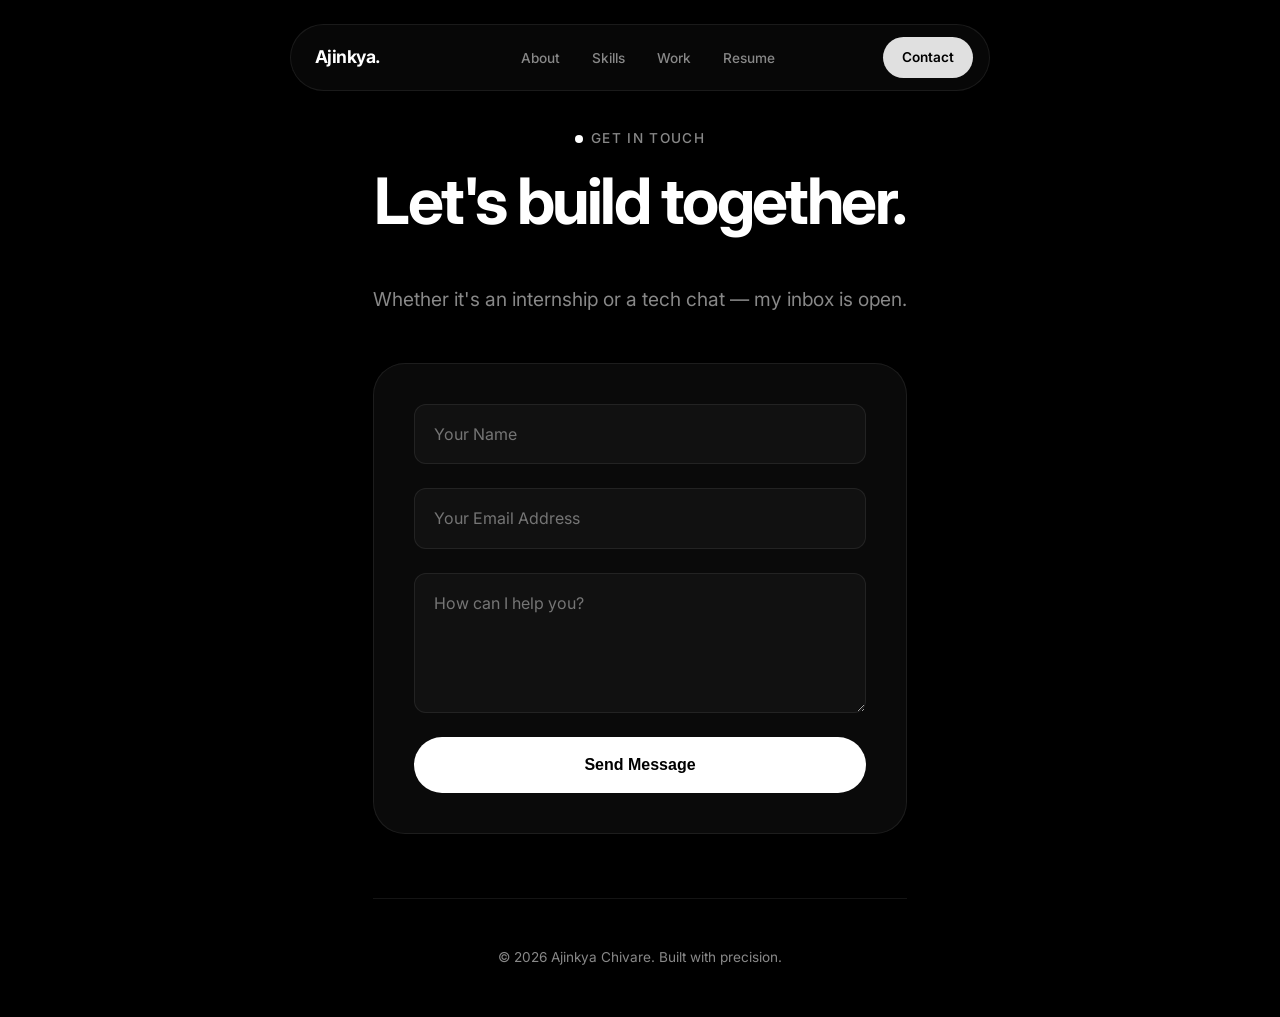
==== contact.html @ a9b11e2e "Add files via upload" ====
<!DOCTYPE html>
<html lang="en">
<head>
  <meta charset="UTF-8">
  <meta name="viewport" content="width=device-width, initial-scale=1.0">
  <title>Ajinkya Chivare | Contact</title>
  <link rel="stylesheet" href="style.css">
</head>
<body>

<nav>
  <a href="index.html" class="nav-logo">Ajinkya.</a>
  <ul class="nav-links">
    <li><a href="index.html">About</a></li>
    <li><a href="skills.html">Skills</a></li>
    <li><a href="projects.html">Work</a></li>
    <li><a href="resume.html">Resume</a></li>
  </ul>
  <a href="contact.html" class="nav-cta" style="background: #e0e0e0; color: #000;">Contact</a>
</nav>

<div class="container">
  <main style="display: flex; flex-direction: column; align-items: center; justify-content: center; min-height: 80vh;">
    
    <p class="section-label">Get In Touch</p>
    <h1 class="section-title">Let's build together.</h1>
    <p style="color: var(--muted); font-size: 1.2rem; margin-bottom: 3rem;">
      Whether it's an internship or a tech chat — my inbox is open.
    </p>

    <div class="bento-card col-12" style="width: 100%; max-width: 600px;">
      
      <form action="https://formspree.io/f/mnjorlwd" method="POST" style="display: flex; flex-direction: column; gap: 1.5rem;">
        
        <input 
          type="text" 
          name="name"
          placeholder="Your Name" 
          required 
          style="width: 100%; padding: 1.2rem; background: rgba(255,255,255,0.03); border: 1px solid var(--border); border-radius: var(--radius-sm); color: var(--text); font-family: var(--font-main); font-size: 1rem;"
        >

        <input 
          type="email" 
          name="email"
          placeholder="Your Email Address" 
          required 
          style="width: 100%; padding: 1.2rem; background: rgba(255,255,255,0.03); border: 1px solid var(--border); border-radius: var(--radius-sm); color: var(--text); font-family: var(--font-main); font-size: 1rem;"
        >

        <textarea 
          name="message"
          placeholder="How can I help you?" 
          rows="5" 
          required 
          style="width: 100%; padding: 1.2rem; background: rgba(255,255,255,0.03); border: 1px solid var(--border); border-radius: var(--radius-sm); color: var(--text); font-family: var(--font-main); font-size: 1rem; resize: vertical;"
        ></textarea>

        <button 
          type="submit" 
          class="btn-primary" 
          style="width: 100%; padding: 1.2rem;"
        >
          Send Message
        </button>

      </form>

    </div>

  </main>

  <footer>
    <p>&copy; 2026 Ajinkya Chivare. Built with precision.</p>
  </footer>
</div>

</body>
</html>
---- style.css ----
/* style.css */
@import url('https://fonts.googleapis.com/css2?family=Inter:wght@300;400;500;600;700;800&display=swap');

*, *::before, *::after { margin: 0; padding: 0; box-sizing: border-box; }

:root {
  --bg: #000000;
  --card-bg: #0a0a0a;
  --card-hover: #111111;
  --border: rgba(255, 255, 255, 0.08);
  --border-hover: rgba(255, 255, 255, 0.2);
  --text: #ffffff;
  --muted: #888888;
  --accent: #ffffff;
  --accent-text: #000000;
  --radius-lg: 32px;
  --radius-md: 20px;
  --radius-sm: 12px;
  --radius-pill: 100px;
  --font-main: 'Inter', sans-serif;
}

body {
  background: var(--bg);
  color: var(--text);
  font-family: var(--font-main);
  font-size: 16px;
  line-height: 1.6;
  overflow-x: hidden;
  -webkit-font-smoothing: antialiased;
  display: flex;
  flex-direction: column;
  min-height: 100vh;
}

::selection { background: var(--text); color: var(--bg); }
::-webkit-scrollbar { width: 6px; }
::-webkit-scrollbar-track { background: var(--bg); }
::-webkit-scrollbar-thumb { background: #333; border-radius: 10px; }

/* FLOATING NAV */
nav {
  position: fixed; top: 1.5rem; left: 50%; transform: translateX(-50%);
  z-index: 100;
  display: flex; align-items: center; justify-content: space-between;
  padding: 0.75rem 1rem 0.75rem 1.5rem;
  background: rgba(10, 10, 10, 0.7);
  backdrop-filter: blur(20px);
  -webkit-backdrop-filter: blur(20px);
  border: 1px solid var(--border);
  border-radius: var(--radius-pill);
  width: 90%; max-width: 700px;
}
.nav-logo {
  font-weight: 700; font-size: 1.1rem;
  color: var(--text); text-decoration: none;
  letter-spacing: -0.03em;
}
.nav-links { display: flex; gap: 2rem; list-style: none; margin-left: 2rem; }
.nav-links a {
  font-size: 0.85rem; font-weight: 500;
  color: var(--muted); text-decoration: none;
  transition: color 0.2s;
}
.nav-links a:hover, .nav-links a.active { color: var(--text); }
.nav-cta {
  font-size: 0.85rem; font-weight: 600;
  padding: 0.6rem 1.2rem;
  background: var(--text); color: var(--bg);
  border-radius: var(--radius-pill);
  text-decoration: none;
  transition: transform 0.2s, background 0.2s;
}
.nav-cta:hover { transform: scale(1.05); background: #e0e0e0; }

/* LAYOUT */
.container { max-width: 1200px; margin: 0 auto; padding: 0 5vw; flex: 1; }
main { padding: 8rem 0 4rem 0; animation: fadeUp 0.6s ease-out; }

/* TYPOGRAPHY */
.section-label {
  font-size: 0.85rem; font-weight: 500; color: var(--muted);
  text-transform: uppercase; letter-spacing: 0.1em; margin-bottom: 1rem;
  display: flex; align-items: center; gap: 0.5rem;
}
.section-label::before { content: ''; width: 8px; height: 8px; background: var(--text); border-radius: 50%; }
.section-title {
  font-size: clamp(2.5rem, 5vw, 4rem); font-weight: 700;
  letter-spacing: -0.04em; line-height: 1.1; margin-bottom: 3rem;
}

/* BUTTONS */
.btn-primary {
  display: inline-flex; align-items: center; justify-content: center; gap: 0.5rem;
  padding: 1rem 2rem; background: var(--text); color: var(--accent-text);
  font-weight: 600; font-size: 1rem; border-radius: var(--radius-pill); border: none;
  text-decoration: none; cursor: pointer; transition: transform 0.2s ease, opacity 0.2s;
}
.btn-primary:hover { transform: scale(1.03); opacity: 0.9; }

/* BENTO BOX SYSTEM */
.bento-grid { display: grid; grid-template-columns: repeat(12, 1fr); gap: 1.5rem; margin-bottom: 2rem;}
.bento-card {
  background: var(--card-bg); border: 1px solid var(--border);
  border-radius: var(--radius-lg); padding: 2.5rem;
  transition: background 0.3s, border-color 0.3s, transform 0.3s cubic-bezier(0.16, 1, 0.3, 1);
  overflow: hidden; position: relative;
}
.bento-card:hover { border-color: var(--border-hover); background: var(--card-hover); transform: translateY(-3px); }
.col-12 { grid-column: span 12; }
.col-8 { grid-column: span 8; }
.col-6 { grid-column: span 6; }
.col-4 { grid-column: span 4; }
.col-3 { grid-column: span 3; }

/* FOOTER */
footer { padding: 3rem 0; border-top: 1px solid var(--border); text-align: center; color: var(--muted); font-size: 0.85rem; margin-top: auto; }

/* ANIMATIONS */
@keyframes fadeUp { from { opacity: 0; transform: translateY(20px); } to { opacity: 1; transform: translateY(0); } }

/* RESPONSIVE */
@media (max-width: 900px) {
  .col-8, .col-6, .col-4, .col-3 { grid-column: span 12; }
  nav { width: 95%; padding: 0.75rem; }
  .nav-links { display: none; }
}

/* REUSABLE UTILITIES */
.tag { font-size: 0.8rem; font-weight: 500; padding: 0.5rem 1rem; background: rgba(255,255,255,0.05); border: 1px solid var(--border); border-radius: var(--radius-pill); color: var(--text); }
.skill-tags { display: flex; flex-wrap: wrap; gap: 0.5rem; }
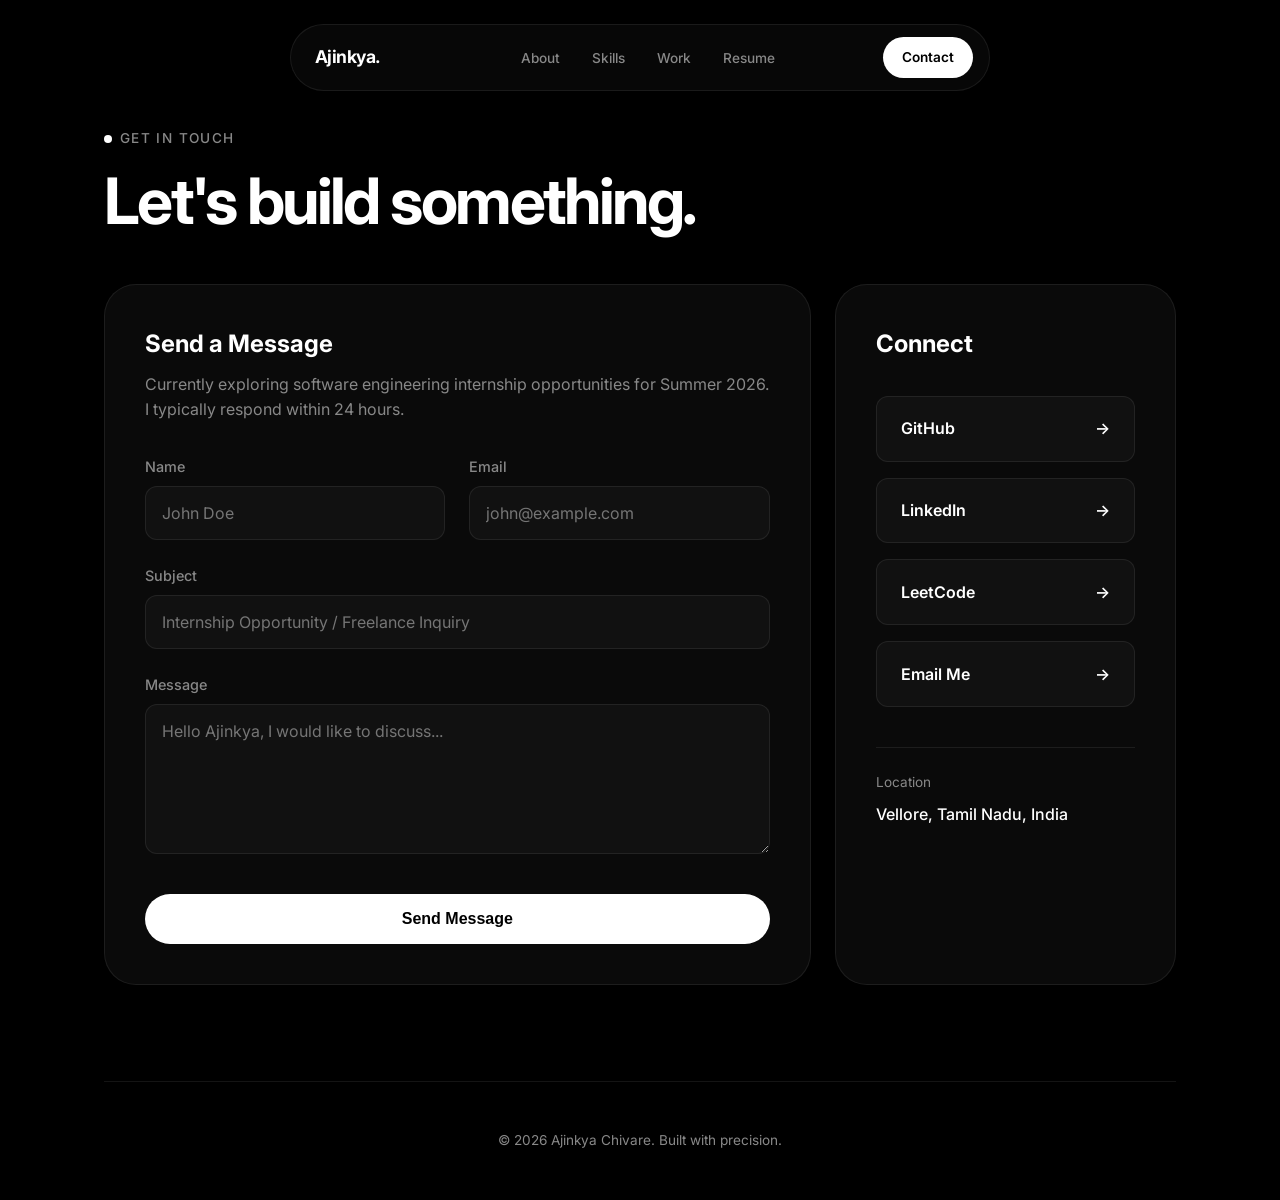
==== commit 064e88e6: "Add files via upload" ====
--- a/contact.html
+++ b/contact.html
@@ -5,6 +5,74 @@
   <meta name="viewport" content="width=device-width, initial-scale=1.0">
   <title>Ajinkya Chivare | Contact</title>
   <link rel="stylesheet" href="style.css">
+  <style>
+    /* Contact Page Specific Styles */
+    .contact-form {
+      display: flex;
+      flex-direction: column;
+      gap: 1.5rem;
+    }
+    
+    .form-group {
+      display: flex;
+      flex-direction: column;
+      gap: 0.5rem;
+    }
+
+    .form-group label {
+      font-size: 0.9rem;
+      color: var(--muted);
+      font-weight: 500;
+    }
+
+    .form-input {
+      background: rgba(255, 255, 255, 0.03);
+      border: 1px solid var(--border);
+      border-radius: var(--radius-sm);
+      padding: 1rem;
+      color: var(--text);
+      font-family: inherit;
+      font-size: 1rem;
+      transition: border-color 0.3s ease, background 0.3s ease;
+    }
+
+    .form-input:focus {
+      outline: none;
+      border-color: #4f8ef7;
+      background: rgba(79, 142, 247, 0.05);
+    }
+
+    textarea.form-input {
+      resize: vertical;
+      min-height: 150px;
+    }
+
+    .social-btn {
+      display: flex;
+      align-items: center;
+      justify-content: space-between;
+      padding: 1.2rem 1.5rem;
+      background: rgba(255, 255, 255, 0.03);
+      border: 1px solid var(--border);
+      border-radius: var(--radius-sm);
+      color: var(--text);
+      text-decoration: none;
+      font-weight: 600;
+      margin-bottom: 1rem;
+      transition: all 0.3s ease;
+    }
+
+    .social-btn:hover {
+      background: rgba(255, 255, 255, 0.08);
+      transform: translateY(-3px);
+    }
+
+    /* Specific Brand Hover Colors */
+    .github-btn:hover { border-color: #ffffff; box-shadow: 0 5px 15px rgba(255,255,255,0.1); }
+    .linkedin-btn:hover { border-color: #0077b5; box-shadow: 0 5px 15px rgba(0, 119, 181, 0.2); }
+    .leetcode-btn:hover { border-color: #ffa116; box-shadow: 0 5px 15px rgba(255, 161, 22, 0.2); }
+    .email-btn:hover { border-color: #ea4335; box-shadow: 0 5px 15px rgba(234, 67, 53, 0.2); }
+  </style>
 </head>
 <body>
 
@@ -16,58 +84,78 @@
     <li><a href="projects.html">Work</a></li>
     <li><a href="resume.html">Resume</a></li>
   </ul>
-  <a href="contact.html" class="nav-cta" style="background: #e0e0e0; color: #000;">Contact</a>
+  <a href="contact.html" class="nav-cta">Contact</a>
 </nav>
 
 <div class="container">
-  <main style="display: flex; flex-direction: column; align-items: center; justify-content: center; min-height: 80vh;">
-    
-    <p class="section-label">Get In Touch</p>
-    <h1 class="section-title">Let's build together.</h1>
-    <p style="color: var(--muted); font-size: 1.2rem; margin-bottom: 3rem;">
-      Whether it's an internship or a tech chat — my inbox is open.
-    </p>
+  <main>
+    <p class="section-label">Get in Touch</p>
+    <h1 class="section-title">Let's build something.</h1>
 
-    <div class="bento-card col-12" style="width: 100%; max-width: 600px;">
+    <div class="bento-grid">
       
-      <form action="https://formspree.io/f/mnjorlwd" method="POST" style="display: flex; flex-direction: column; gap: 1.5rem;">
+      <div class="bento-card col-8">
+        <h3 style="font-size: 1.5rem; margin-bottom: 0.5rem;">Send a Message</h3>
+        <p style="color: var(--muted); margin-bottom: 2rem;">Currently exploring software engineering internship opportunities for Summer 2026. I typically respond within 24 hours.</p>
         
-        <input 
-          type="text" 
-          name="name"
-          placeholder="Your Name" 
-          required 
-          style="width: 100%; padding: 1.2rem; background: rgba(255,255,255,0.03); border: 1px solid var(--border); border-radius: var(--radius-sm); color: var(--text); font-family: var(--font-main); font-size: 1rem;"
-        >
+        <form class="contact-form" action="https://formspree.io/f/mnjorlwd" method="POST">
+          <div style="display: grid; grid-template-columns: 1fr 1fr; gap: 1.5rem;">
+            <div class="form-group">
+              <label for="name">Name</label>
+              <input type="text" id="name" name="name" class="form-input" placeholder="John Doe" required>
+            </div>
+            <div class="form-group">
+              <label for="email">Email</label>
+              <input type="email" id="email" name="_replyto" class="form-input" placeholder="john@example.com" required>
+            </div>
+          </div>
+          
+          <div class="form-group">
+            <label for="subject">Subject</label>
+            <input type="text" id="subject" name="subject" class="form-input" placeholder="Internship Opportunity / Freelance Inquiry" required>
+          </div>
 
-        <input 
-          type="email" 
-          name="email"
-          placeholder="Your Email Address" 
-          required 
-          style="width: 100%; padding: 1.2rem; background: rgba(255,255,255,0.03); border: 1px solid var(--border); border-radius: var(--radius-sm); color: var(--text); font-family: var(--font-main); font-size: 1rem;"
-        >
+          <div class="form-group">
+            <label for="message">Message</label>
+            <textarea id="message" name="message" class="form-input" placeholder="Hello Ajinkya, I would like to discuss..." required></textarea>
+          </div>
 
-        <textarea 
-          name="message"
-          placeholder="How can I help you?" 
-          rows="5" 
-          required 
-          style="width: 100%; padding: 1.2rem; background: rgba(255,255,255,0.03); border: 1px solid var(--border); border-radius: var(--radius-sm); color: var(--text); font-family: var(--font-main); font-size: 1rem; resize: vertical;"
-        ></textarea>
+          <input type="hidden" name="_subject" value="New submission from Ajinkya. Portfolio!">
+          
+          <button type="submit" class="btn-primary" style="margin-top: 1rem; border: none; cursor: pointer;">Send Message</button>
+        </form>
+      </div>
 
-        <button 
-          type="submit" 
-          class="btn-primary" 
-          style="width: 100%; padding: 1.2rem;"
-        >
-          Send Message
-        </button>
+      <div class="bento-card col-4">
+        <h3 style="font-size: 1.5rem; margin-bottom: 2rem;">Connect</h3>
+        
+        <a href="https://github.com/ajinkyac07" target="_blank" class="social-btn github-btn">
+          <span>GitHub</span>
+          <span>&rarr;</span>
+        </a>
+        
+        <a href="https://linkedin.com/in/ajinkyachivare/" target="_blank" class="social-btn linkedin-btn">
+          <span>LinkedIn</span>
+          <span>&rarr;</span>
+        </a>
 
-      </form>
+        <a href="https://leetcode.com/u/Lx7VqVXOoo/" target="_blank" class="social-btn leetcode-btn">
+          <span>LeetCode</span>
+          <span>&rarr;</span>
+        </a>
+
+        <a href="mailto:ajinkyachivare@gmail.com" class="social-btn email-btn">
+          <span>Email Me</span>
+          <span>&rarr;</span>
+        </a>
+
+        <div style="margin-top: 2.5rem; padding-top: 1.5rem; border-top: 1px solid var(--border);">
+          <p style="font-size: 0.85rem; color: var(--muted); margin-bottom: 0.5rem;">Location</p>
+          <p style="font-size: 1rem; color: var(--text); font-weight: 500;">Vellore, Tamil Nadu, India</p>
+        </div>
+      </div>
 
     </div>
-
   </main>
 
   <footer>
